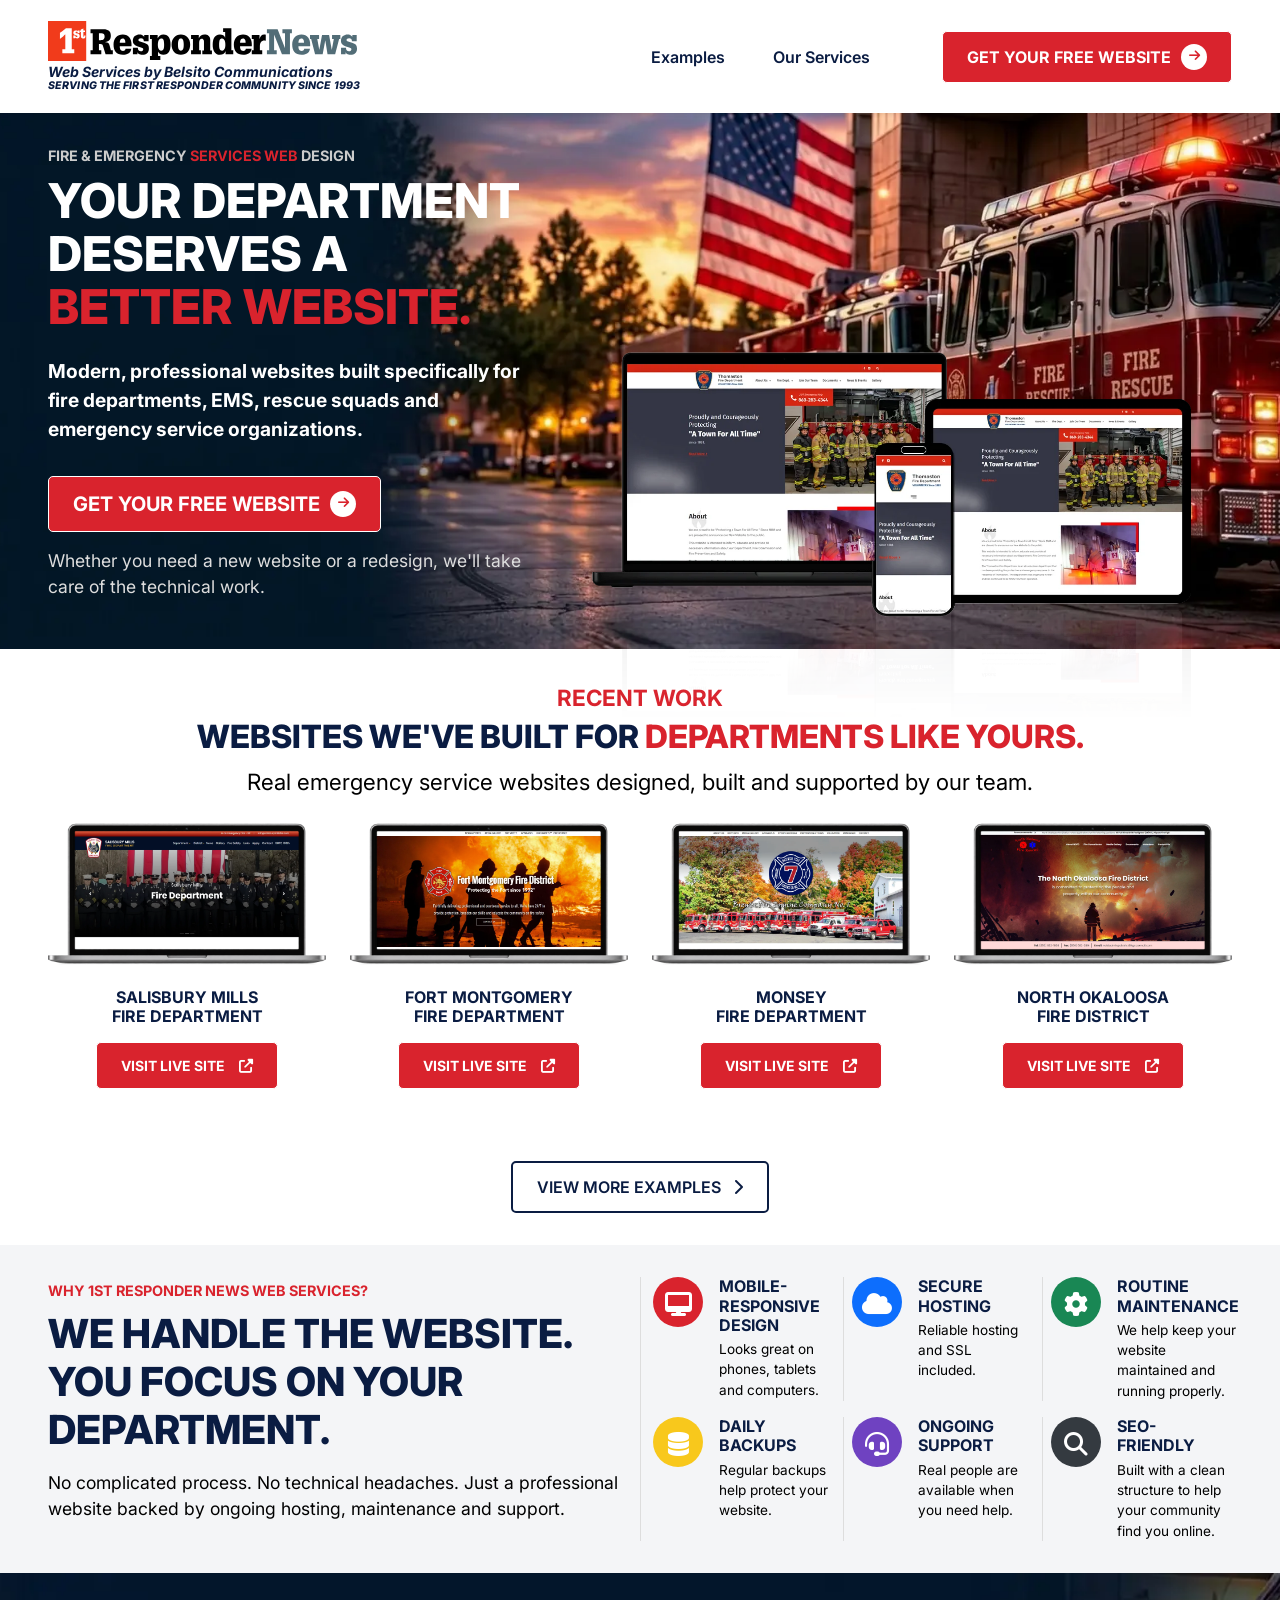
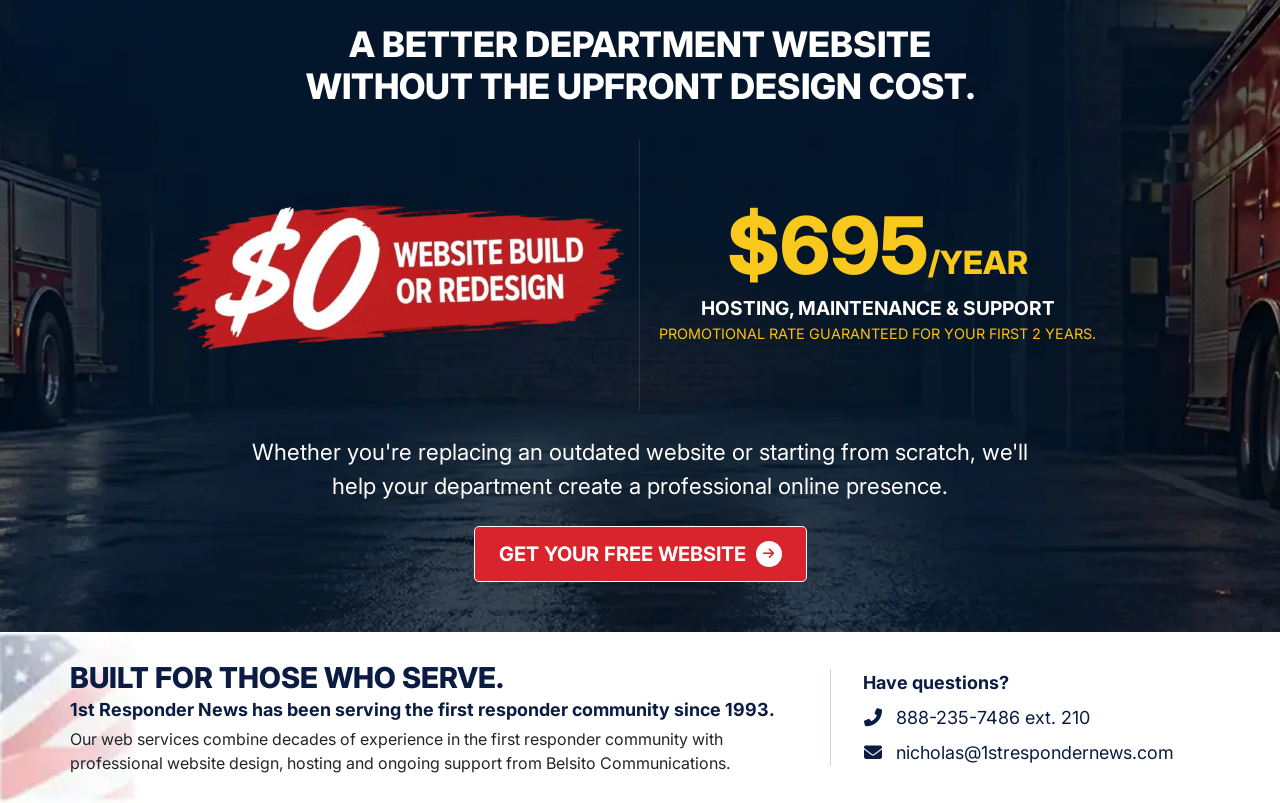
==== index.html @ 62b45435 "done" ====
<!DOCTYPE html>
<html lang="en">

<head>
    <meta charset="UTF-8">
    <meta name="viewport" content="width=device-width, initial-scale=1.0">
    <title>1st Responder News Web Services</title>

    <!-- Bootstrap 5 CSS -->
    <link href="https://cdn.jsdelivr.net/npm/bootstrap@5.3.2/dist/css/bootstrap.min.css" rel="stylesheet">

    <!-- Font Awesome -->
    <link rel="stylesheet" href="https://cdnjs.cloudflare.com/ajax/libs/font-awesome/6.4.2/css/all.min.css">

    <!-- Google Fonts -->
    <link href="https://fonts.googleapis.com/css2?family=Inter:wght@400;600;700;800&display=swap" rel="stylesheet">

    <link rel="stylesheet" href="css/theme.css">
</head>

<body>

    <!-- Navbar -->
    <nav class="navbar navbar-expand-lg navbar-light bg-white py-3 shadow-sm">
        <div class="container-fluid px-lg-5 px-3">
            <a class="navbar-brand" href="index.html">
                <div class="logo-holder">
                    <img src="images/logo.svg" alt="SERVING THE FIRST RESPONDER COMMUNITY SINCE 1993">
                    <div class="logo-tagline">
                        <div class="tagline-line-1">Web Services by Belsito Communications</div>
                        <div class="tagline-line-2">SERVING THE FIRST RESPONDER COMMUNITY SINCE 1993</div>
                    </div>
                </div>
            </a>
            <button class="navbar-toggler" type="button" data-bs-toggle="collapse" data-bs-target="#navbarNav">
                <span class="navbar-toggler-icon"></span>
            </button>
            <div class="collapse navbar-collapse justify-content-end me-5" id="navbarNav">
                <ul class="navbar-nav">
                    <li class="nav-item"><a class="nav-link" href="#examples">Examples</a></li>
                    <li class="nav-item"><a class="nav-link" href="services.html">Our Services</a></li>
                </ul>
            </div>
            <div class="d-none d-lg-block">
                <a href="contact_form.html" class="btn btn-brand-red">GET YOUR FREE WEBSITE <span class="icon-circle"><i
                            class="fas fa-arrow-right"></i></span></a>
            </div>
        </div>
    </nav>

    <!-- Hero Section -->
    <section class="hero-section">
        <div class="container-fluid px-lg-5 px-3">
            <div class="row align-items-center">
                <div class="col-lg-5">
                    <p class="text-uppercase fw-bold mb-2" style="color: #ccc; font-size: 0.9rem;">Fire & Emergency
                        <span style="color: var(--brand-red);">Services Web</span> Design</p>
                    <h1 class="hero-title">YOUR DEPARTMENT DESERVES A <br><span class="red underline-red">BETTER
                            WEBSITE.</span></h1>
                    <p class="hero-subtext">Modern, professional websites built specifically for fire departments, EMS,
                        rescue squads and emergency service organizations.</p>

                    <a href="#" class="btn btn-brand-red btn-lg mb-3">GET YOUR FREE WEBSITE <span class="icon-circle"><i
                                class="fas fa-arrow-right"></i></span></a>
                    <p class="small text-dark"
                        style="color: #ddd !important; font-size:clamp(1.0rem, 3.2vw, 1.1rem); line-height: 1.5;">
                        Whether you need a new website or a redesign, we'll take care of the technical work.</p>
                </div>
                <div class="col-lg-7 hero-devices text-center" style="margin-top: auto;">
                    <img src="images/device-mocup.webp" alt="Website Mockups" class="img-fluid">
                </div>
            </div>
        </div>
    </section>

    <!-- Recent Work Section -->
    <section class="recent-work-section" id="examples">
        <div class="container-fluid px-lg-5 px-3">
            <p class="text-center text-uppercase fw-bold mb-1" style="color: var(--brand-red);">Recent Work</p>
            <h2 class="section-title">WEBSITES WE'VE BUILT FOR <span>DEPARTMENTS LIKE YOURS.</span></h2>
            <p class="section-subtitle">Real emergency service websites designed, built and supported by our team.</p>

            <div class="row">
                <!-- Card 1 -->
                <div class="col-md-6 col-lg-3 work-card">
                    <div class="laptop_stuff">
                        <img src="images/laptop-frame.png" alt="laptop frame" class="str-frame">
                        <img src="images/Home-Salisbury-Mills-Fire-Department.webp" alt="Salisbury Mills">
                    </div>
                    <h5>Salisbury Mills<br>Fire Department</h5>
                    <a href="https://salisburymillsfire.com/" target="_blank" class="btn btn-brand-red btn-sm">VISIT
                        LIVE SITE <i class="fas fa-external-link-alt ms-1"></i></a>
                </div>
                <!-- Card 2 -->
                <div class="col-md-6 col-lg-3 work-card">
                    <div class="laptop_stuff">
                        <img src="images/laptop-frame.png" alt="laptop frame" class="str-frame">
                        <img src="images/Fort-Montgomery-Fire-District.webp" alt="Fort Montgomery FD">
                    </div>

                    <h5>Fort Montgomery<br>Fire Department</h5>
                    <a href="https://www.fortmontgomeryfd.com/" target="_blank" class="btn btn-brand-red btn-sm">VISIT
                        LIVE SITE <i class="fas fa-external-link-alt ms-1"></i></a>
                </div>
                <!-- Card 3 -->
                <div class="col-md-6 col-lg-3 work-card">
                    <div class="laptop_stuff">
                        <img src="images/laptop-frame.png" alt="laptop frame" class="str-frame">
                        <img src="images/Home-Monsey-Fire-Dept.webp" alt="Monsey FD">
                    </div>
                    <h5>Monsey<br>Fire Department</h5>
                    <a href="https://monseyfd.org/" target="_blank" class="btn btn-brand-red btn-sm">VISIT LIVE SITE <i
                            class="fas fa-external-link-alt ms-1"></i></a>
                </div>
                <!-- Card 4 -->
                <div class="col-md-6 col-lg-3 work-card">
                    <div class="laptop_stuff">
                        <img src="images/laptop-frame.png" alt="laptop frame" class="str-frame">
                        <img src="images/North-Okaloosa-Fire-District.webp" alt="North Okaloosa FIRE District">
                    </div>
                    <h5>North Okaloosa<br>Fire District</h5>
                    <a href="https://northokaloosafire.com/" target="_blank" class="btn btn-brand-red btn-sm">VISIT LIVE
                        SITE <i class="fas fa-external-link-alt ms-1"></i></a>
                </div>
            </div>

            <div class="text-center">
                <a href="examples.html" class="btn btn-brand-outline">VIEW MORE EXAMPLES <i
                        class="fas fa-chevron-right ms-2"></i></a>
            </div>
        </div>
    </section>

    <!-- Features Section -->
    <section class="features-section">
        <div class="container-fluid px-lg-5 px-3">
            <div class="row align-items-center">
                <div class="col-lg-6 features-left mb-4 mb-lg-0">
                    <p class="text-uppercase fw-bold mb-2" style="color: var(--brand-red); font-size: 0.9rem;">Why 1st
                        Responder News Web Services?</p>
                    <h2>WE HANDLE THE WEBSITE. <br><span>YOU FOCUS ON YOUR DEPARTMENT.</span></h2>
                    <p>No complicated process. No technical headaches. Just a professional website backed by ongoing
                        hosting, maintenance and support.</p>
                </div>

                <div class="col-lg-6" style="border-left: 1px solid #ddd;">
                    <div class="row g-3">
                        <!-- Feature 1 -->
                        <div class="col-md-4 feature-item">
                            <div class="feature-icon icon-red"><i class="fas fa-desktop"></i></div>
                            <div class="feature-text">
                                <h6>MOBILE-RESPONSIVE DESIGN</h6>
                                <p>Looks great on phones, tablets and computers.</p>
                            </div>
                        </div>
                        <!-- Feature 2 -->
                        <div class="col-md-4 feature-item">
                            <div class="feature-icon icon-blue"><i class="fas fa-cloud"></i></div>
                            <div class="feature-text">
                                <h6>SECURE HOSTING</h6>
                                <p>Reliable hosting and SSL included.</p>
                            </div>
                        </div>
                        <!-- Feature 3 -->
                        <div class="col-md-4 feature-item">
                            <div class="feature-icon icon-green"><i class="fas fa-cog"></i></div>
                            <div class="feature-text">
                                <h6>ROUTINE MAINTENANCE</h6>
                                <p>We help keep your website maintained and running properly.</p>
                            </div>
                        </div>
                        <!-- Feature 4 -->
                        <div class="col-md-4 feature-item">
                            <div class="feature-icon icon-yellow"><i class="fas fa-database"></i></div>
                            <div class="feature-text">
                                <h6>DAILY BACKUPS</h6>
                                <p>Regular backups help protect your website.</p>
                            </div>
                        </div>
                        <!-- Feature 5 -->
                        <div class="col-md-4 feature-item">
                            <div class="feature-icon icon-purple"><i class="fas fa-headset"></i></div>
                            <div class="feature-text">
                                <h6>ONGOING SUPPORT</h6>
                                <p>Real people are available when you need help.</p>
                            </div>
                        </div>
                        <!-- Feature 6 -->
                        <div class="col-md-4 feature-item">
                            <div class="feature-icon icon-dark"><i class="fas fa-search"></i></div>
                            <div class="feature-text">
                                <h6>SEO-FRIENDLY</h6>
                                <p>Built with a clean structure to help your community find you online.</p>
                            </div>
                        </div>
                    </div>
                </div>
            </div>
        </div>
    </section>

    <!-- Pricing Section -->
    <section class="pricing-section">
        <div class="container">
            <h2 class="pricing-title">A BETTER DEPARTMENT WEBSITE <br>WITHOUT THE UPFRONT DESIGN COST.</h2>

            <div class="row justify-content-center align-items-center mb-4">
                <div
                    class="col-md-5 price-box border-end border-secondary border-opacity-25 d-flex justify-content-center">
                    <img src="images/dollar-zero-design-with-white-text.webp" alt="$0 Website Build or Redesign"
                        style="max-width: 100%; height: auto;">
                </div>
                <div class="col-md-5 price-box">
                    <div class="price-695">$695<span style="font-size: 2rem;">/YEAR</span></div>
                    <div class="price-text mt-2">HOSTING, MAINTENANCE & SUPPORT</div>
                    <div class="price-subtext text-warning">PROMOTIONAL RATE GUARANTEED FOR YOUR FIRST 2 YEARS.</div>
                </div>
            </div>

            <p class="mb-4 mx-auto" style="max-width: 800px;">Whether you're replacing an outdated website or starting
                from scratch, we'll help your department create a professional online presence.</p>

            <a href="contact_form.html" class="btn btn-brand-red btn-lg">GET YOUR FREE WEBSITE <span class="icon-circle"><i
                        class="fas fa-arrow-right"></i></span></a>
        </div>
    </section>

    <!-- Footer Section -->
    <footer class="footer-section">
        <div class="container">
            <div class="row align-items-center">
                <div class="col-lg-8 mb-4 mb-lg-0 px-lg-5 px-3 ps-lg-0">
                    <h4>BUILT FOR THOSE WHO SERVE.</h4>
                    <p class="mb-1 fw-bold" style="color: var(--brand-dark-blue);">1st Responder News has been serving
                        the first responder community since 1993.</p>
                    <p class="text-dark small mb-0">Our web services combine decades of experience in the first
                        responder community with professional website design, hosting and ongoing support from Belsito
                        Communications.</p>
                </div>
                <div class="col-lg-4 footer-contact">
                    <p class="fw-bold mb-2">Have questions?</p>
                    <p class="mb-2"><i class="fas fa-phone-alt"></i> 888-235-7486 ext. 210</p>
                    <p class="mb-0"><i class="fas fa-envelope"></i> nicholas@1strespondernews.com</p>
                </div>
            </div>
        </div>
    </footer>

    <!-- Bootstrap JS Bundle -->
    <script src="https://cdn.jsdelivr.net/npm/bootstrap@5.3.2/dist/js/bootstrap.bundle.min.js"></script>
</body>

</html>
---- css/theme.css ----
:root {
            --brand-red: #d9232d;
            --brand-dark-blue: #0a1c42;
            --brand-light-gray: #f4f5f7;
            --brand-yellow: #f8c81c;
        }

        body {
            font-family: 'Inter', sans-serif;
            color: #333;
            overflow-x: hidden;
        }
        .fa-database:before {
            color: #fff !important;
        }
        .feature-icon i {
    padding-top: 3px;
}
        p {
    font-size: clamp(1.2rem, 3.2vw, 1.4rem);
}
        /* Custom Button Styles with Circular Arrow */
        .btn-brand-red {
            background-color: var(--brand-red);
            color: white;
            font-weight: 700;
            padding: 0.75rem 1.5rem;
            border-radius: 5px;
            text-transform: uppercase;
            transition: all 0.3s ease;
            display: inline-flex;
            align-items: center;
            justify-content: center;
            gap: 10px;
            border: 1px solid #fff;
        }

        .btn-brand-red:hover {
            background-color: #b01b24;
            color: white;
        }

        /* Circular Arrow styling matching the design */
        .btn-brand-red .icon-circle {
            background-color: white;
            color: var(--brand-red);
            width: 26px;
            height: 26px;
            border-radius: 50%;
            display: inline-flex;
            align-items: center;
            justify-content: center;
            font-size: 0.8rem;
            transition: transform 0.2s ease;
        }

        .btn-brand-red:hover .icon-circle {
            transform: translateX(2px);
        }

        .btn-brand-outline {
            border: 2px solid var(--brand-dark-blue);
            color: var(--brand-dark-blue);
            font-weight: 600;
            padding: 0.75rem 1.5rem;
            border-radius: 5px;
            text-transform: uppercase;
        }

        .btn-brand-outline:hover {
            background-color: var(--brand-dark-blue);
            color: white;
        }

        /* Navbar */
        .navbar-brand img {
            max-height: clamp(70px, 3.2vw, 100px);
            height: clamp(26px, 8.2vw, 40px);
        }

        .logo-holder {
            display: flex;
            flex-direction: column;
            align-items: flex-start;
        }

        .logo-tagline {
            color: var(--brand-dark-blue);
            font-style: italic;
            line-height: 1.15;
            margin-top: 3px;
        }

        .logo-tagline .tagline-line-1 {
            font-size: clamp(0.65rem, 1.1vw, 0.95rem);
            font-weight: 700;
            white-space: nowrap;
        }

        .logo-tagline .tagline-line-2 {
            font-size: clamp(0.52rem, 0.85vw, 0.66rem);
            font-weight: 800;
            letter-spacing: 0.01em;
            white-space: nowrap;
        }

        .nav-link {
            font-weight: 600;
            color: var(--brand-dark-blue);
            margin: 0 1rem;
        }

        /* Hero Section */
        .hero-section {
            background-color: var(--brand-dark-blue);
            background-image: url('../images/banner-image-without-device-mockup.webp');
            background-size: cover;
            background-position: center;
            color: white;
            padding: 2rem 0;
        }

        .hero-title {
            font-size: clamp(3.0rem, 3.2vw, 3.5rem);
            font-weight: 800;
            line-height: 1.1;
            margin-bottom: 1.5rem;
        }

        .hero-title span.red {
            color: var(--brand-red);
        }

        .hero-title .underline-red {
            position: relative;
            display: inline-block;
        }

        .hero-title .underline-red::after {
            content: '';
            position: absolute;
            bottom: -13px;
    left: 0;
    width: 100%;
    height: 18px;
    background-image: url(border-bottom-image.png);
    background-repeat: no-repeat;
    background-size: contain;
    filter: brightness(0) saturate(100%) invert(30%) sepia(99%) saturate(2384%) hue-rotate(337deg) brightness(81%) contrast(113%);
        }

        .hero-subtext {
            font-size: clamp(1.1rem, 3.2vw, 1.2rem);
            margin-bottom: 2rem;
            font-weight: 700;
        }

        .hero-devices img {
            max-width: 100%;
            height: auto;
            width: 88%;
            -webkit-box-reflect: below -29px linear-gradient(to bottom, transparent 50%, rgb(255 255 255 / 8%));
        }

        /* Recent Work Section */
        .recent-work-section {
            padding: 2rem 0;
            background-color: white;
        }
        .laptop_stuff img.str-frame {
    position: relative;
    top: 0;
    overflow: hidden;
    z-index: 9;
    height: 100%;
    width: 100%;
}
.work-card img {
    position: absolute;
    width: 82%;
    left: 50%;
    z-index: 0;
    height: 90%;
    object-fit: cover;
    top: 0;
    object-position: top;
    border-radius: 0;
    transform: translate(-50%, -50%);
}

.laptop_stuff {
    position: relative;
    top: calc(90% - 100px);
    margin-top: auto;
    pointer-events: none;
    transform: translate(-50%, -50%);
    left: 50%;
}
        .footer-section h4 + p {
    font-size: clamp(15px, 3.2vw, 18px);
    font-weight: 900;
}
.footer-section p.small {
    font-size: clamp(15px, 3.2vw, 16px);
}
.footer-contact p {
    font-size: clamp(15px, 3.2vw, 18px);
}
        .section-title {
            font-size: 2rem;
            font-weight: 800;
            color: var(--brand-dark-blue);
            text-align: center;
            margin-bottom: 0.5rem;
        }

        .section-title span {
            color: var(--brand-red);
        }

        .section-subtitle {
            text-align: center;
            color: #000;
            margin-bottom: 3rem;
        }

        .work-card {
            text-align: center;
                margin-bottom: 4.5rem;
        }

        .work-card h5 {
            font-size: 1rem;
            font-weight: 700;
            color: var(--brand-dark-blue);
            margin-bottom: 1rem;
            text-transform: uppercase;
        }

        

        /* Features Section */
        .features-section {
            background-color: var(--brand-light-gray);
            padding: 2rem 0;
        }

        .features-left h2 {
            font-size: 2.5rem;
            font-weight: 800;
            color: var(--brand-dark-blue);
            margin-bottom: 1rem;
        }

        .features-left h2 span {
        }

        .features-left p {
            color: #000;
            font-size: 1.1rem;
        }

        .feature-item {
            display: flex;
            align-items: flex-start;
            border-left: 1px solid #ddd;
        }
        .feature-item:is(:nth-child(1), :nth-child(4)) {
    border-left: 0;
}

        .feature-icon {
            width: 50px;
            height: 50px;
            border-radius: 50%;
            display: flex;
            align-items: center;
            justify-content: center;
            font-size: 1.5rem;
            color: white;
            margin-right: 1rem;
            flex-shrink: 0;
        }

        .icon-red { background-color: var(--brand-red); }
        .icon-blue { background-color: #0d6efd; }
        .icon-green { background-color: #198754; }
        .icon-yellow { background-color: var(--brand-yellow); color: #333; }
        .icon-purple { background-color: #6f42c1; }
        .icon-dark { background-color: #343a40; }

        .feature-text h6 {
            font-weight: 700;
            margin-bottom: 0.25rem;
            color: var(--brand-dark-blue);
        }

        .feature-text p {
            font-size: 0.85rem;
            color: #000;
            margin-bottom: 0;
        }

        /* Pricing Section */
        .pricing-section {
            background-image: url('../images/above_footer_banner.webp');
            background-size: cover;
            background-position: center;
            color: white;
            text-align: center;
            background-repeat: no-repeat;
            padding: 50px 0;
        }

        .pricing-title {
            font-size: clamp(1.5rem, 3.2vw, 2.2rem);
            font-weight: 800;
            margin-bottom: 2rem;
        }

        .price-box {
            position: relative;
            padding: 0.5rem;
        }
    .price-box > img {
    animation: 1.5s linear infinite alternate;
    position: relative;
    animation-name: heartbeat;
}

@keyframes heartbeat {
    0% {
        transform: scale(0.9)
    }
    50% {
        transform: scale(1)
    }
    100% {
        transform: scale(0.9)
    }
}
        .price-695 {
            font-size: clamp(3.5rem, 6.2vw, 7rem);
            font-weight: 800;
            color: var(--brand-yellow);
            line-height: 1;
        }

        .price-text {
            font-size: 1.2rem;
            font-weight: 700;
            text-transform: uppercase;
        }

        .price-subtext {
            font-size: 0.9rem;
            color: #ccc;
        }

        /* Footer Section - White Background with Left Flag Image */
        .footer-section {
            background-color: #ffffff;
    background-image: url(../images/footer-flag.webp);
    background-repeat: no-repeat;
    background-size: contain;
    padding: 1.8rem 0;
    border-top: none;
    background-position: -3px 0;
        }

        .footer-section h4 {
            font-weight: 800;
            color: var(--brand-dark-blue);
            margin-bottom: 0rem;
            font-size: 1.8rem;
        }

        .footer-contact {
            font-size: 0.95rem;
            color: var(--brand-dark-blue);
            border-left: 1px solid #cbd5e1;
            padding-left: 2rem;
        }

        .footer-contact i {
            color: var(--brand-dark-blue);
            margin-right: 0.5rem;
            width: 20px;
            text-align: center;
        }

        /* Responsive adjustments */
        @media (max-width: 991px) {
            .hero-title { font-size: 2.5rem; }
            .hero-devices { margin-top: 2rem; }
            .footer-contact {
                border-left: none;
                border-top: 1px solid #cbd5e1;
                padding-top: 1.5rem;
                margin-top: 1.5rem;
            }
            .footer-section {
                background-size: cover;
            }
            .hero-section {
    background-image: linear-gradient(118deg, #091b41ba, #0a1c42d6), url(banner-image-without-device-mockup.webp);
}
        }

        /* ========================================================
           Subpage Shared Styles (Services, Contact, Examples)
           ======================================================== */
        .nav-link.active {
            color: var(--brand-red) !important;
            font-weight: 700;
            position: relative;
        }

        .nav-link:hover {
            color: var(--brand-red);
        }

        .subpage-hero {
            background-color: var(--brand-dark-blue);
            background-image: linear-gradient(135deg, rgba(10, 28, 66, 0.94) 0%, rgba(10, 28, 66, 0.88) 100%), url('../images/banner-image-without-device-mockup.webp');
            background-size: cover;
            background-position: center;
            color: white;
            padding: 3.5rem 0 3rem;
            position: relative;
        }

        .subpage-badge {
            display: inline-block;
            font-size: 0.85rem;
            font-weight: 700;
            text-transform: uppercase;
            letter-spacing: 0.08em;
            color: var(--brand-yellow);
            margin-bottom: 0.75rem;
        }

        .subpage-hero .hero-title {
            font-size: clamp(2.2rem, 3.8vw, 3.2rem);
            font-weight: 800;
            line-height: 1.15;
            margin-bottom: 1.25rem;
        }

        .subpage-hero .hero-subtext {
            font-size: clamp(1.05rem, 2vw, 1.25rem);
            max-width: 820px;
            margin: 0 auto 1.75rem;
            color: #e2e8f0;
            font-weight: 500;
            line-height: 1.6;
        }

        /* ========================================================
           Services Page
           ======================================================== */
        .service-card-modern {
            background: #ffffff;
            border: 1px solid #e2e8f0;
            border-radius: 14px;
            padding: 2.25rem 2rem;
            position: relative;
            height: 100%;
            display: flex;
            flex-direction: column;
            transition: transform 0.25s ease, box-shadow 0.25s ease, border-color 0.25s ease;
            box-shadow: 0 4px 6px -1px rgba(0, 0, 0, 0.05);
        }

        .service-card-modern:hover {
            transform: translateY(-6px);
            box-shadow: 0 16px 24px -4px rgba(10, 28, 66, 0.12);
            border-color: #cbd5e1;
        }

        .service-number {
            position: absolute;
            top: 1.5rem;
            right: 1.75rem;
            font-size: 1.8rem;
            font-weight: 800;
            color: #e2e8f0;
            line-height: 1;
            user-select: none;
        }

        .service-card-modern .feature-icon {
            width: 56px;
            height: 56px;
            font-size: 1.5rem;
            border-radius: 12px;
            margin-bottom: 1.5rem;
            box-shadow: 0 6px 12px rgba(0, 0, 0, 0.08);
        }

        .service-card-modern h4 {
            font-size: 1.25rem;
            font-weight: 800;
            color: var(--brand-dark-blue);
            margin-bottom: 0.75rem;
            letter-spacing: -0.01em;
        }

        .service-card-modern p.service-summary {
            font-size: 0.95rem;
            color: #475569;
            line-height: 1.6;
            margin-bottom: 1.25rem;
            flex-grow: 1;
        }

        .service-feature-list {
            list-style: none;
            padding: 0;
            margin: 0;
            border-top: 1px solid #f1f5f9;
            padding-top: 1rem;
        }

        .service-feature-list li {
            font-size: 0.88rem;
            color: #334155;
            margin-bottom: 0.5rem;
            display: flex;
            align-items: center;
        }

        .service-feature-list li i {
            color: #16a34a;
            font-size: 0.85rem;
            margin-right: 0.6rem;
            flex-shrink: 0;
        }

        /* How it Works / Process Steps */
        .process-step-card {
            background: #ffffff;
            border: 1px solid #e2e8f0;
            border-radius: 12px;
            padding: 2rem 1.5rem;
            text-align: center;
            height: 100%;
            position: relative;
            transition: transform 0.2s ease;
        }

        .process-step-card:hover {
            transform: translateY(-4px);
        }

        .process-step-number {
            width: 44px;
            height: 44px;
            border-radius: 50%;
            background-color: var(--brand-red);
            color: #ffffff;
            font-weight: 800;
            font-size: 1.15rem;
            display: inline-flex;
            align-items: center;
            justify-content: center;
            margin-bottom: 1.25rem;
            box-shadow: 0 4px 10px rgba(217, 35, 45, 0.35);
        }

        .process-step-card h5 {
            font-size: 1.1rem;
            font-weight: 800;
            color: var(--brand-dark-blue);
            margin-bottom: 0.6rem;
        }

        .process-step-card p {
            font-size: 0.9rem;
            color: #64748b;
            line-height: 1.5;
            margin-bottom: 0;
        }

        /* Services CTA Card */
        .services-cta-banner {
            background: #ffffff;
            border: 1px solid #e2e8f0;
            border-radius: 16px;
            padding: 3rem 2.5rem;
            box-shadow: 0 10px 25px -5px rgba(0, 0, 0, 0.05);
        }

        /* ========================================================
           Contact Page
           ======================================================== */
        .contact-info-panel {
            background: #ffffff;
            border: 1px solid #e2e8f0;
            border-radius: 16px;
            padding: 2.5rem;
            height: 100%;
            box-shadow: 0 4px 12px rgba(0, 0, 0, 0.04);
        }

        .contact-info-panel h3 {
            font-size: 1.6rem;
            font-weight: 800;
            color: var(--brand-dark-blue);
            margin-bottom: 0.75rem;
        }

        .contact-info-panel .lead-text {
            font-size: 0.98rem;
            color: #475569;
            line-height: 1.6;
            margin-bottom: 2rem;
        }

        .contact-method-item {
            display: flex;
            align-items: flex-start;
            margin-bottom: 1.5rem;
            padding: 1.1rem;
            border-radius: 10px;
            background: #f8fafc;
            border: 1px solid #edf2f7;
            transition: background 0.2s ease, border-color 0.2s ease;
        }

        .contact-method-item:hover {
            background: #ffffff;
            border-color: #cbd5e1;
        }

        .contact-method-icon {
            width: 44px;
            height: 44px;
            border-radius: 10px;
            background: var(--brand-dark-blue);
            color: #ffffff;
            display: inline-flex;
            align-items: center;
            justify-content: center;
            font-size: 1.15rem;
            margin-right: 1.1rem;
            flex-shrink: 0;
        }

        .contact-method-item:first-child .contact-method-icon {
            background: var(--brand-red);
        }

        .contact-method-content h6 {
            font-size: 0.85rem;
            font-weight: 700;
            text-transform: uppercase;
            letter-spacing: 0.04em;
            color: #64748b;
            margin-bottom: 0.25rem;
        }

        .contact-method-content a {
            font-size: 1.05rem;
            font-weight: 700;
            color: var(--brand-dark-blue);
            text-decoration: none;
            transition: color 0.2s ease;
        }

        .contact-method-content a:hover {
            color: var(--brand-red);
        }

        .contact-perks-list {
            margin-top: 2rem;
            padding-top: 1.75rem;
            border-top: 1px solid #e2e8f0;
        }

        .contact-perk-item {
            display: flex;
            align-items: flex-start;
            margin-bottom: 1rem;
        }

        .contact-perk-item i {
            color: var(--brand-red);
            font-size: 1.1rem;
            margin-right: 0.75rem;
            margin-top: 0.2rem;
            flex-shrink: 0;
        }

        .contact-perk-item strong {
            display: block;
            font-size: 0.95rem;
            color: var(--brand-dark-blue);
        }

        .contact-perk-item span {
            font-size: 0.88rem;
            color: #64748b;
            line-height: 1.4;
        }

        /* Form Card */
        .form-card {
            background: #ffffff;
            border: 1px solid #e2e8f0;
            border-radius: 16px;
            padding: 2.5rem;
            box-shadow: 0 10px 25px -5px rgba(0, 0, 0, 0.06);
        }

        .form-card h3 {
            font-size: 1.6rem;
            font-weight: 800;
            color: var(--brand-dark-blue);
            margin-bottom: 0.5rem;
        }

        .form-card .form-subtitle {
            font-size: 0.92rem;
            color: #64748b;
            margin-bottom: 2rem;
        }

        .form-label {
            font-weight: 700;
            font-size: 0.88rem;
            color: var(--brand-dark-blue);
            margin-bottom: 0.4rem;
        }

        .form-label .required-star {
            color: var(--brand-red);
            margin-left: 2px;
        }

        .form-control,
        .form-select {
            border: 1.5px solid #cbd5e1;
            border-radius: 8px;
            padding: 0.75rem 1rem;
            font-size: 0.95rem;
            color: #1e293b;
            background-color: #ffffff;
            transition: border-color 0.2s ease, box-shadow 0.2s ease;
        }

        .form-control:focus,
        .form-select:focus {
            border-color: var(--brand-dark-blue);
            box-shadow: 0 0 0 3.5px rgba(10, 28, 66, 0.12);
            outline: none;
        }

        .form-control::placeholder {
            color: #94a3b8;
            font-size: 0.9rem;
        }

        .form-control.is-invalid,
        .was-validated .form-control:invalid {
            border-color: var(--brand-red);
            background-image: none;
        }

        .form-control.is-valid,
        .was-validated .form-control:valid {
            border-color: #16a34a;
            background-image: none;
        }

        .invalid-feedback {
            font-size: 0.82rem;
            color: var(--brand-red);
            font-weight: 600;
            margin-top: 0.35rem;
        }

        .success-box {
            display: none;
            background: #f0fdf4;
            border: 2px solid #86efac;
            border-radius: 14px;
            padding: 2.75rem 2rem;
            text-align: center;
            color: #14532d;
            animation: fadeInSuccess 0.4s ease-out forwards;
        }

        @keyframes fadeInSuccess {
            from {
                opacity: 0;
                transform: scale(0.97);
            }
            to {
                opacity: 1;
                transform: scale(1);
            }
        }

        .success-box h4 {
            font-size: 1.6rem;
            font-weight: 800;
            color: #166534;
            margin-top: 1rem;
            margin-bottom: 0.75rem;
        }

        .success-box p {
            font-size: 1rem;
            color: #15803d;
            max-width: 600px;
            margin: 0 auto 1.5rem;
            line-height: 1.6;
        }

        /* ========================================================
           Examples / Portfolio Page
           ======================================================== */
        .filter-nav-wrap {
            display: flex;
            flex-wrap: wrap;
            justify-content: center;
            gap: 10px;
            margin-bottom: 2.75rem;
        }

        .btn-filter {
            background-color: #ffffff;
            color: var(--brand-dark-blue);
            border: 1.5px solid #cbd5e1;
            font-weight: 700;
            font-size: 0.9rem;
            padding: 0.6rem 1.4rem;
            border-radius: 50px;
            transition: all 0.2s ease;
            cursor: pointer;
            display: inline-flex;
            align-items: center;
            gap: 6px;
        }

        .btn-filter:hover {
            border-color: var(--brand-dark-blue);
            color: var(--brand-dark-blue);
            background-color: #f1f5f9;
        }

        .btn-filter.active {
            background-color: var(--brand-dark-blue);
            color: #ffffff;
            border-color: var(--brand-dark-blue);
            box-shadow: 0 4px 10px rgba(10, 28, 66, 0.2);
        }

        .example-card {
            background: #ffffff;
            border: 1px solid #e2e8f0;
            border-radius: 14px;
            overflow: hidden;
            display: flex;
            flex-direction: column;
            height: 100%;
            transition: transform 0.25s ease, box-shadow 0.25s ease, border-color 0.25s ease;
            box-shadow: 0 4px 8px -2px rgba(0, 0, 0, 0.05);
        }

        .example-card:hover {
            transform: translateY(-6px);
            box-shadow: 0 20px 25px -5px rgba(10, 28, 66, 0.12);
            border-color: #cbd5e1;
        }

        .example-preview-wrap {
            position: relative;
            background: linear-gradient(180deg, #f8fafc 0%, #edf2f7 100%);
            overflow: hidden;
            border-bottom: 1px solid #e2e8f0;
            padding: 1.75rem 1.25rem 1rem;
            display: flex;
            align-items: center;
            justify-content: center;
            min-height: 220px;
        }

        .example-preview-wrap img {
            width: 100%;
            height: auto;
            max-height: 200px;
            object-fit: contain;
            transition: transform 0.35s ease;
            filter: drop-shadow(0 8px 16px rgba(10, 28, 66, 0.15));
        }

        .example-card:hover .example-preview-wrap img {
            transform: scale(1.04);
        }

        .example-card-body {
            padding: 1.75rem;
            display: flex;
            flex-direction: column;
            flex-grow: 1;
        }

        .example-category-badge {
            display: inline-block;
            align-self: flex-start;
            font-size: 0.75rem;
            font-weight: 700;
            text-transform: uppercase;
            letter-spacing: 0.05em;
            padding: 0.3rem 0.75rem;
            border-radius: 20px;
            margin-bottom: 0.85rem;
            background-color: #fee2e2;
            color: var(--brand-red);
        }

        .example-category-badge.badge-district {
            background-color: #dbeafe;
            color: #1e40af;
        }

        .example-category-badge.badge-rescue {
            background-color: #dcfce7;
            color: #166534;
        }

        .example-title {
            font-size: 1.25rem;
            font-weight: 800;
            color: var(--brand-dark-blue);
            margin-bottom: 0.65rem;
            line-height: 1.3;
        }

        .example-desc {
            font-size: 0.92rem;
            color: #475569;
            line-height: 1.6;
            margin-bottom: 1.5rem;
            flex-grow: 1;
        }

        .example-footer-action {
            margin-top: auto;
            display: flex;
            align-items: center;
            justify-content: space-between;
            padding-top: 1rem;
            border-top: 1px solid #f1f5f9;
        }

        .example-footer-action .btn {
            font-size: 0.85rem;
            padding: 0.55rem 1.15rem;
        }

        .example-item-hidden {
            display: none !important;
        }

        /* Responsive overrides for subpages */
        @media (max-width: 991px) {
            .subpage-hero {
                padding: 2.75rem 0 2.25rem;
            }
            .subpage-hero .hero-title {
                font-size: 2.2rem;
            }
            .contact-info-panel,
            .form-card {
                padding: 1.75rem;
            }
            .services-cta-banner {
                padding: 2.25rem 1.5rem;
            }
        }
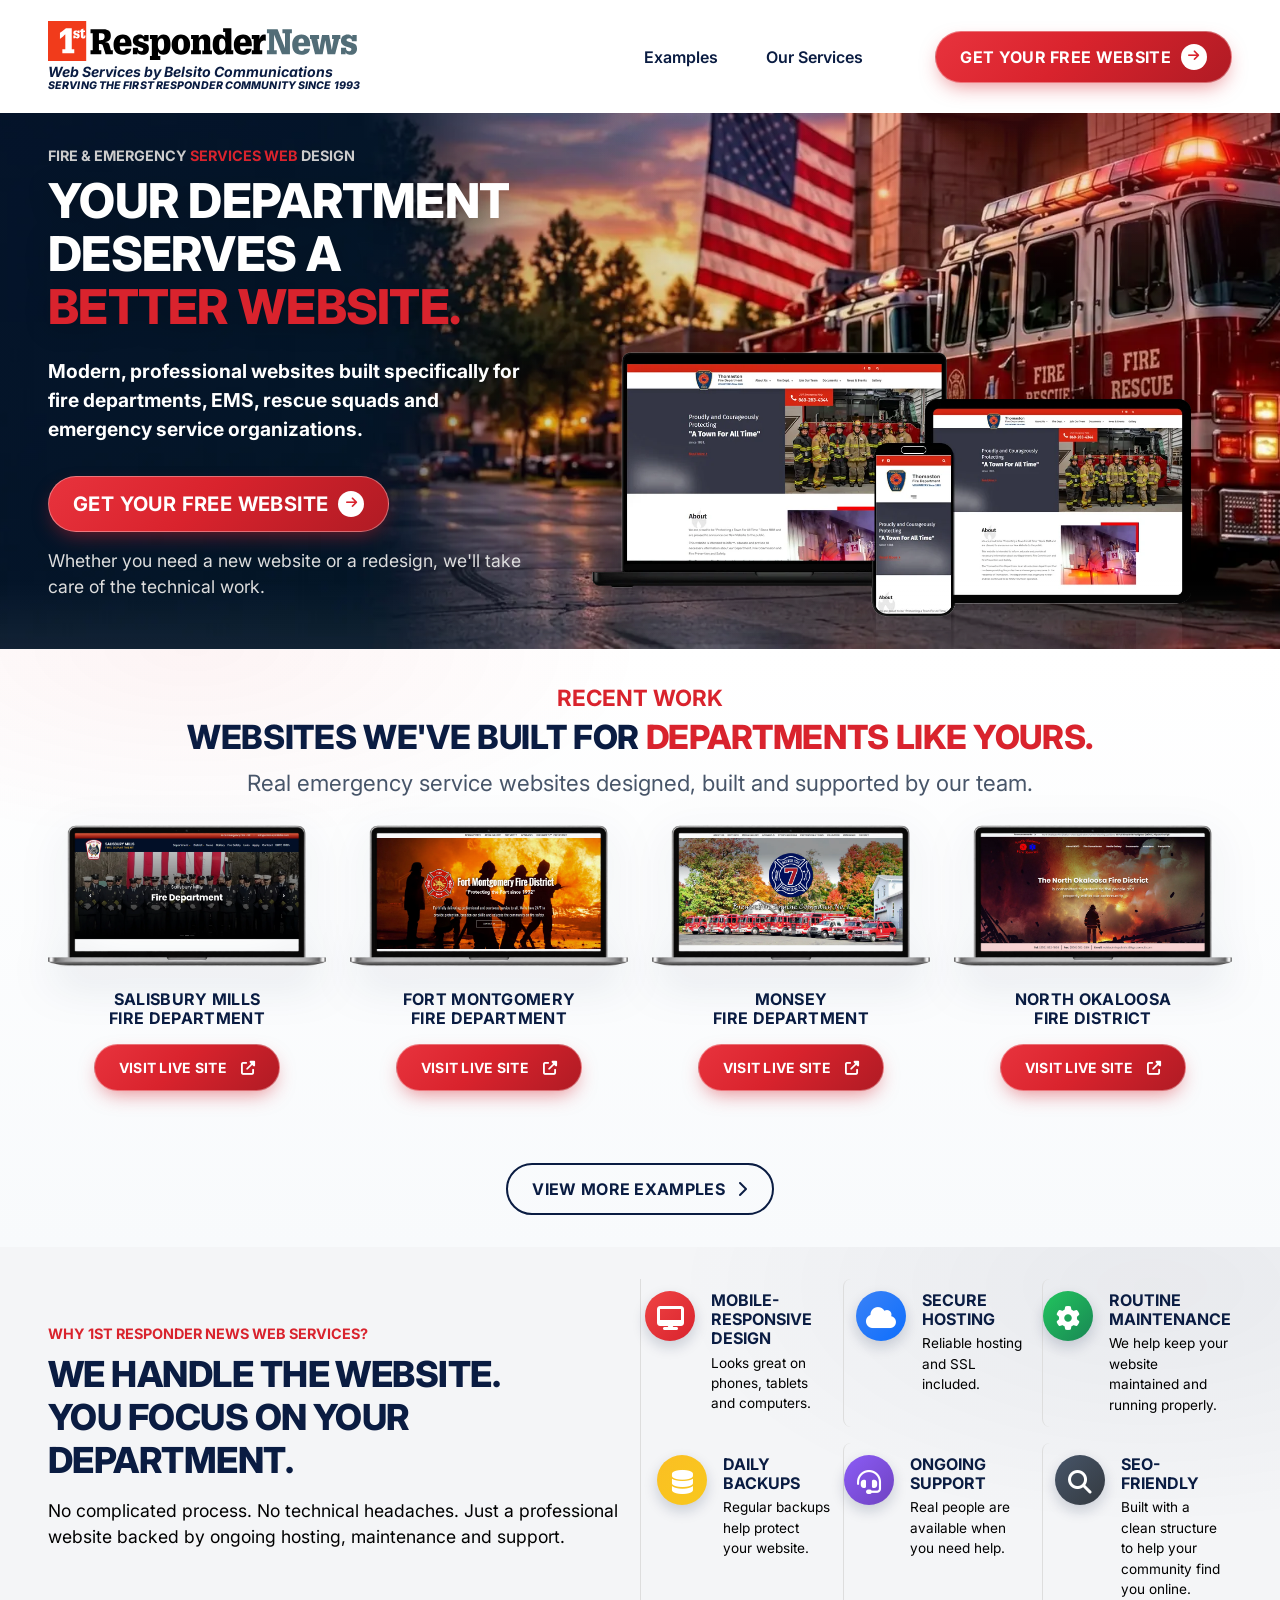
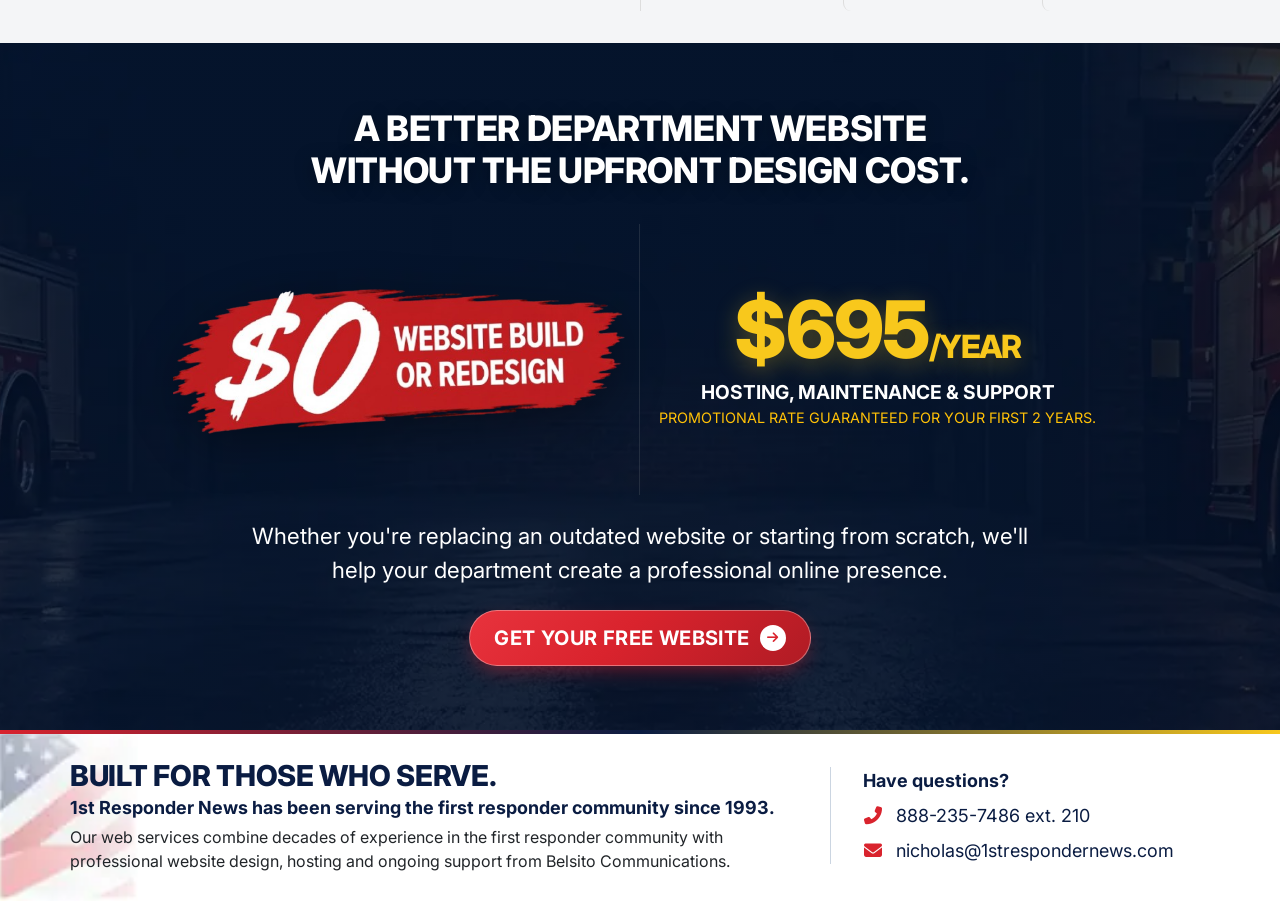
==== commit 39024f76: "task snapshot 8b1634cc-5bcf-4024-bc18-236a60edea89" ====
--- a/index.html
+++ b/index.html
@@ -16,6 +16,8 @@
     <link href="https://fonts.googleapis.com/css2?family=Inter:wght@400;600;700;800&display=swap" rel="stylesheet">
 
     <link rel="stylesheet" href="css/theme.css">
+    <!-- Next-level design refresh layer (visual only) -->
+    <link rel="stylesheet" href="css/theme-v2.css">
 </head>
 
 <body>
@@ -248,6 +250,8 @@
 
     <!-- Bootstrap JS Bundle -->
     <script src="https://cdn.jsdelivr.net/npm/bootstrap@5.3.2/dist/js/bootstrap.bundle.min.js"></script>
+    <!-- Design v2 interactions (scroll reveal, navbar state) -->
+    <script src="js/theme.js"></script>
 </body>
 
 </html>
--- a/css/theme-v2.css
+++ b/css/theme-v2.css
@@ -0,0 +1,426 @@
+/* ============================================================
+   1st Responder News Web Services — Design System v2.0
+   "Next Level" visual refresh layer.
+   Loaded AFTER theme.css: restyles the existing markup only.
+   No content or images are changed — same assets, same copy.
+   ============================================================ */
+
+/* ---------- Design Tokens ---------- */
+:root {
+    /* Extended palette */
+    --brand-red-dark: #b01b24;
+    --ink: #1e2a45;
+    --slate: #475569;
+    --line: #e2e8f0;
+
+    /* Elevation */
+    --shadow-sm: 0 2px 8px rgba(10, 28, 66, 0.06);
+    --shadow-md: 0 10px 28px -8px rgba(10, 28, 66, 0.14);
+    --shadow-lg: 0 24px 48px -12px rgba(10, 28, 66, 0.20);
+
+    /* Radii */
+    --radius-sm: 8px;
+    --radius-md: 14px;
+    --radius-lg: 20px;
+
+    /* Motion */
+    --ease-out: cubic-bezier(0.22, 1, 0.36, 1);
+}
+
+/* ---------- Base ---------- */
+html { scroll-behavior: smooth; }
+
+body {
+    color: var(--ink);
+    background-color: #ffffff;
+}
+
+::selection { background: var(--brand-red); color: #fff; }
+
+/* ---------- Buttons: pill shape, gradient fill, glow lift ---------- */
+.btn-brand-red {
+    background-image: linear-gradient(135deg, #e8333d 0%, var(--brand-red) 45%, var(--brand-red-dark) 100%);
+    border-radius: 999px;
+    letter-spacing: 0.02em;
+    border: 1px solid rgba(255, 255, 255, 0.35);
+    box-shadow: 0 8px 20px -6px rgba(217, 35, 45, 0.55);
+    transition: transform 0.25s var(--ease-out), box-shadow 0.25s var(--ease-out);
+}
+
+.btn-brand-red:hover, .btn-brand-red:focus-visible {
+    transform: translateY(-2px);
+    box-shadow: 0 14px 28px -6px rgba(217, 35, 45, 0.6);
+}
+
+.btn-brand-red:active { transform: translateY(0); }
+
+.btn-brand-outline {
+    border-radius: 999px;
+    font-weight: 700;
+    letter-spacing: 0.02em;
+    transition: all 0.25s var(--ease-out);
+}
+
+.btn-brand-outline:hover {
+    transform: translateY(-2px);
+    box-shadow: var(--shadow-md);
+}
+
+/* ---------- Navbar: glass blur + animated underline links ---------- */
+.navbar {
+    backdrop-filter: blur(12px);
+    -webkit-backdrop-filter: blur(12px);
+    transition: box-shadow 0.3s ease;
+}
+
+.navbar.scrolled {
+    box-shadow: 0 6px 24px rgba(10, 28, 66, 0.10) !important;
+    border-bottom: 1px solid rgba(10, 28, 66, 0.06);
+}
+
+.logo-holder { transition: transform 0.25s var(--ease-out); }
+
+.navbar-brand:hover .logo-holder { transform: translateY(-1px); }
+
+.nav-link { position: relative; }
+
+.nav-link::after {
+    content: '';
+    position: absolute;
+    left: 0;
+    bottom: 2px;
+    width: 100%;
+    height: 3px;
+    border-radius: 3px;
+    background: linear-gradient(90deg, var(--brand-red), var(--brand-yellow));
+    transform: scaleX(0);
+    transform-origin: left;
+    transition: transform 0.3s var(--ease-out);
+}
+
+.nav-link:hover::after, .nav-link.active::after { transform: scaleX(1); }
+
+/* ---------- Hero: layered glow, entrance animation, floating devices ---------- */
+.hero-section {
+    background-image:
+        radial-gradient(900px 420px at 85% -10%, rgba(217, 35, 45, 0.28), transparent 60%),
+        linear-gradient(115deg, rgba(6, 18, 44, 0.55) 0%, rgba(6, 18, 44, 0.15) 45%, transparent 70%),
+        url('../images/banner-image-without-device-mockup.webp');
+    position: relative;
+    overflow: hidden;
+}
+
+.hero-section::after {
+    content: '';
+    position: absolute;
+    left: 0; right: 0; bottom: -1px;
+    height: 72px;
+    background: linear-gradient(to bottom, transparent, rgba(255, 255, 255, 0.06));
+    pointer-events: none;
+}
+
+.hero-title {
+    letter-spacing: -0.015em;
+    text-shadow: 0 4px 24px rgba(0, 0, 0, 0.25);
+    opacity: 0;
+    transform: translateY(18px);
+    animation: riseIn 0.7s var(--ease-out) 0.15s forwards;
+}
+
+@keyframes riseIn {
+    to { opacity: 1; transform: translateY(0); }
+}
+
+.hero-subtext {
+    opacity: 0;
+    transform: translateY(18px);
+    animation: riseIn 0.7s var(--ease-out) 0.25s forwards;
+}
+
+.hero-devices img {
+    filter: drop-shadow(0 30px 40px rgba(0, 0, 0, 0.35));
+    animation: floatDevices 7s ease-in-out infinite;
+}
+
+@keyframes floatDevices {
+    0%, 100% { transform: translateY(0); }
+    50%      { transform: translateY(-10px); }
+}
+
+/* ---------- Recent Work: soft ambient background, card lift ---------- */
+.recent-work-section {
+    background:
+        radial-gradient(700px 300px at 15% 0%, rgba(217, 35, 45, 0.05), transparent 65%),
+        linear-gradient(180deg, #ffffff 0%, #f8fafc 100%);
+}
+
+.laptop_stuff img.str-frame {
+    filter: drop-shadow(0 14px 22px rgba(10, 28, 66, 0.18));
+}
+
+.work-card .laptop_stuff {
+    transition: transform 0.35s var(--ease-out);
+}
+
+.work-card:hover .laptop_stuff {
+    transform: translate(-50%, -54%) scale(1.03);
+}
+
+.section-title {
+    font-size: clamp(1.6rem, 2.6vw, 2.15rem);
+    letter-spacing: -0.01em;
+}
+
+.section-subtitle { color: var(--slate); }
+
+.work-card h5 { letter-spacing: 0.02em; }
+
+/* ---------- Features: ambient tint, hoverable tiles, gradient icons ---------- */
+.features-section {
+    background:
+        radial-gradient(800px 400px at 90% 10%, rgba(10, 28, 66, 0.05), transparent 60%),
+        var(--brand-light-gray);
+}
+
+.features-left h2 {
+    font-size: clamp(1.9rem, 2.8vw, 2.5rem);
+    letter-spacing: -0.015em;
+}
+
+.feature-item {
+    padding: 0.75rem 0.75rem 0.75rem 0;
+    border-radius: var(--radius-sm);
+    transition: transform 0.25s var(--ease-out), background-color 0.25s var(--ease-out), box-shadow 0.25s var(--ease-out);
+}
+
+.feature-item:nth-child(even) { padding-left: 0.75rem; }
+
+.feature-item:hover {
+    background: #ffffff;
+    transform: translateY(-3px);
+    box-shadow: var(--shadow-sm);
+}
+
+.feature-icon {
+    box-shadow: 0 6px 14px rgba(10, 28, 66, 0.18);
+    transition: transform 0.25s var(--ease-out);
+}
+
+.feature-item:hover .feature-icon { transform: scale(1.08) rotate(-4deg); }
+
+.icon-red    { background-image: linear-gradient(135deg, #ef4444, var(--brand-red)); }
+.icon-blue   { background-image: linear-gradient(135deg, #3b82f6, #0d6efd); }
+.icon-green  { background-image: linear-gradient(135deg, #22c55e, #198754); }
+.icon-yellow { background-image: linear-gradient(135deg, #fbbf24, var(--brand-yellow)); }
+.icon-purple { background-image: linear-gradient(135deg, #8b5cf6, #6f42c1); }
+.icon-dark   { background-image: linear-gradient(135deg, #475569, #343a40); }
+
+/* ---------- Pricing: readability overlay + glowing price ---------- */
+.pricing-section {
+    background-image:
+        linear-gradient(rgba(6, 18, 44, 0.55), rgba(6, 18, 44, 0.65)),
+        url('../images/above_footer_banner.webp');
+    padding: 64px 0;
+}
+
+.pricing-title {
+    letter-spacing: -0.01em;
+    text-shadow: 0 3px 18px rgba(0, 0, 0, 0.35);
+}
+
+.price-box > img {
+    filter: drop-shadow(0 12px 24px rgba(0, 0, 0, 0.35));
+}
+
+.price-695 {
+    letter-spacing: -0.02em;
+    text-shadow: 0 6px 24px rgba(248, 200, 28, 0.3);
+}
+
+.price-subtext { color: #e8edf5; }
+
+/* ---------- Footer: brand gradient top rule, red contact icons ---------- */
+.footer-section { position: relative; }
+
+.footer-section::before {
+    content: '';
+    position: absolute;
+    top: 0; left: 0; right: 0;
+    height: 4px;
+    background: linear-gradient(90deg, var(--brand-red) 0%, var(--brand-dark-blue) 50%, var(--brand-yellow) 100%);
+}
+
+.footer-section h4 { letter-spacing: -0.01em; }
+
+.footer-contact i { color: var(--brand-red); }
+
+/* ---------- Scroll-reveal utility (activated by js/theme.js) ---------- */
+[data-reveal] {
+    opacity: 0;
+    transform: translateY(26px);
+    transition: opacity 0.7s var(--ease-out), transform 0.7s var(--ease-out);
+    will-change: opacity, transform;
+}
+
+[data-reveal].revealed { opacity: 1; transform: translateY(0); }
+
+@media (prefers-reduced-motion: reduce) {
+    html { scroll-behavior: auto; }
+    *, *::before, *::after {
+        animation-duration: 0.01ms !important;
+        animation-iteration-count: 1 !important;
+        transition-duration: 0.01ms !important;
+    }
+    [data-reveal] { opacity: 1; transform: none; }
+}
+
+/* ---------- Responsive refinements ---------- */
+@media (max-width: 991px) {
+    .hero-section {
+        background-image:
+            radial-gradient(600px 300px at 85% -10%, rgba(217, 35, 45, 0.25), transparent 60%),
+            linear-gradient(118deg, #091b41ba, #0a1c42d6),
+            url(../images/banner-image-without-device-mockup.webp);
+    }
+}
+
+/* ========================================================
+   Subpages (Services, Contact, Examples)
+   ======================================================== */
+.subpage-hero {
+    background-image:
+        radial-gradient(700px 340px at 80% -20%, rgba(217, 35, 45, 0.30), transparent 60%),
+        linear-gradient(135deg, rgba(10, 28, 66, 0.94) 0%, rgba(10, 28, 66, 0.88) 100%),
+        url('../images/banner-image-without-device-mockup.webp');
+    position: relative;
+}
+
+.subpage-hero::after {
+    content: '';
+    position: absolute;
+    left: 0; right: 0; bottom: -1px;
+    height: 48px;
+    background: linear-gradient(to bottom, transparent, rgba(255, 255, 255, 0.9));
+    pointer-events: none;
+}
+
+.subpage-hero .hero-title { letter-spacing: -0.015em; }
+
+.subpage-badge {
+    padding: 0.35rem 1rem;
+    border-radius: 999px;
+    border: 1px solid rgba(248, 200, 28, 0.35);
+    background: rgba(248, 200, 28, 0.08);
+}
+
+/* --- Service cards: gradient accent bar on hover --- */
+.service-card-modern {
+    box-shadow: var(--shadow-sm);
+    overflow: hidden;
+}
+
+.service-card-modern::before {
+    content: '';
+    position: absolute;
+    top: 0; left: 0; right: 0;
+    height: 4px;
+    background: linear-gradient(90deg, var(--brand-red), var(--brand-yellow));
+    transform: scaleX(0);
+    transform-origin: left;
+    transition: transform 0.35s var(--ease-out);
+}
+
+.service-card-modern:hover::before { transform: scaleX(1); }
+
+.service-card-modern:hover { box-shadow: var(--shadow-lg); }
+
+.service-number {
+    background: linear-gradient(135deg, #94a3b8, #cbd5e1);
+    -webkit-background-clip: text;
+    background-clip: text;
+    color: transparent;
+}
+
+.process-step-card { box-shadow: var(--shadow-sm); }
+
+.process-step-card:hover { box-shadow: var(--shadow-md); }
+
+.process-step-number {
+    background-image: linear-gradient(135deg, #ef4444, var(--brand-red));
+    box-shadow: 0 6px 16px rgba(217, 35, 45, 0.4);
+}
+
+.services-cta-banner {
+    background:
+        radial-gradient(500px 220px at 12% 0%, rgba(217, 35, 45, 0.08), transparent 60%),
+        #ffffff;
+    box-shadow: var(--shadow-md);
+}
+
+/* --- Contact page polish --- */
+.contact-method-item:hover {
+    transform: translateX(4px);
+    box-shadow: var(--shadow-sm);
+}
+
+.contact-method-icon {
+    background-image: linear-gradient(135deg, #16346b, var(--brand-dark-blue));
+    box-shadow: 0 5px 12px rgba(10, 28, 66, 0.25);
+}
+
+.contact-method-item:first-child .contact-method-icon {
+    background-image: linear-gradient(135deg, #ef4444, var(--brand-red));
+    box-shadow: 0 5px 12px rgba(217, 35, 45, 0.35);
+}
+
+.form-card {
+    box-shadow: var(--shadow-md);
+    position: relative;
+    overflow: hidden;
+}
+
+.form-card::before {
+    content: '';
+    position: absolute;
+    top: 0; left: 0; right: 0;
+    height: 5px;
+    background: linear-gradient(90deg, var(--brand-red), var(--brand-dark-blue), var(--brand-yellow));
+}
+
+.form-control:focus, .form-select:focus {
+    border-color: var(--brand-red);
+    box-shadow: 0 0 0 3.5px rgba(217, 35, 45, 0.14);
+}
+
+/* --- Examples / portfolio polish --- */
+.btn-filter:hover {
+    transform: translateY(-2px);
+    box-shadow: var(--shadow-sm);
+}
+
+.btn-filter.active {
+    background-image: linear-gradient(135deg, #16346b, var(--brand-dark-blue));
+    box-shadow: 0 6px 16px rgba(10, 28, 66, 0.28);
+}
+
+.example-card { box-shadow: var(--shadow-sm); }
+
+.example-card:hover { box-shadow: var(--shadow-lg); }
+
+.example-card:hover .example-preview-wrap img {
+    transform: scale(1.05) translateY(-4px);
+}
+
+.example-category-badge {
+    background-image: linear-gradient(135deg, #fee2e2, #fecaca);
+}
+
+.example-category-badge.badge-district {
+    background-image: linear-gradient(135deg, #dbeafe, #bfdbfe);
+}
+
+.example-category-badge.badge-rescue {
+    background-image: linear-gradient(135deg, #dcfce7, #bbf7d0);
+}
+
+.example-title { letter-spacing: -0.01em; }
